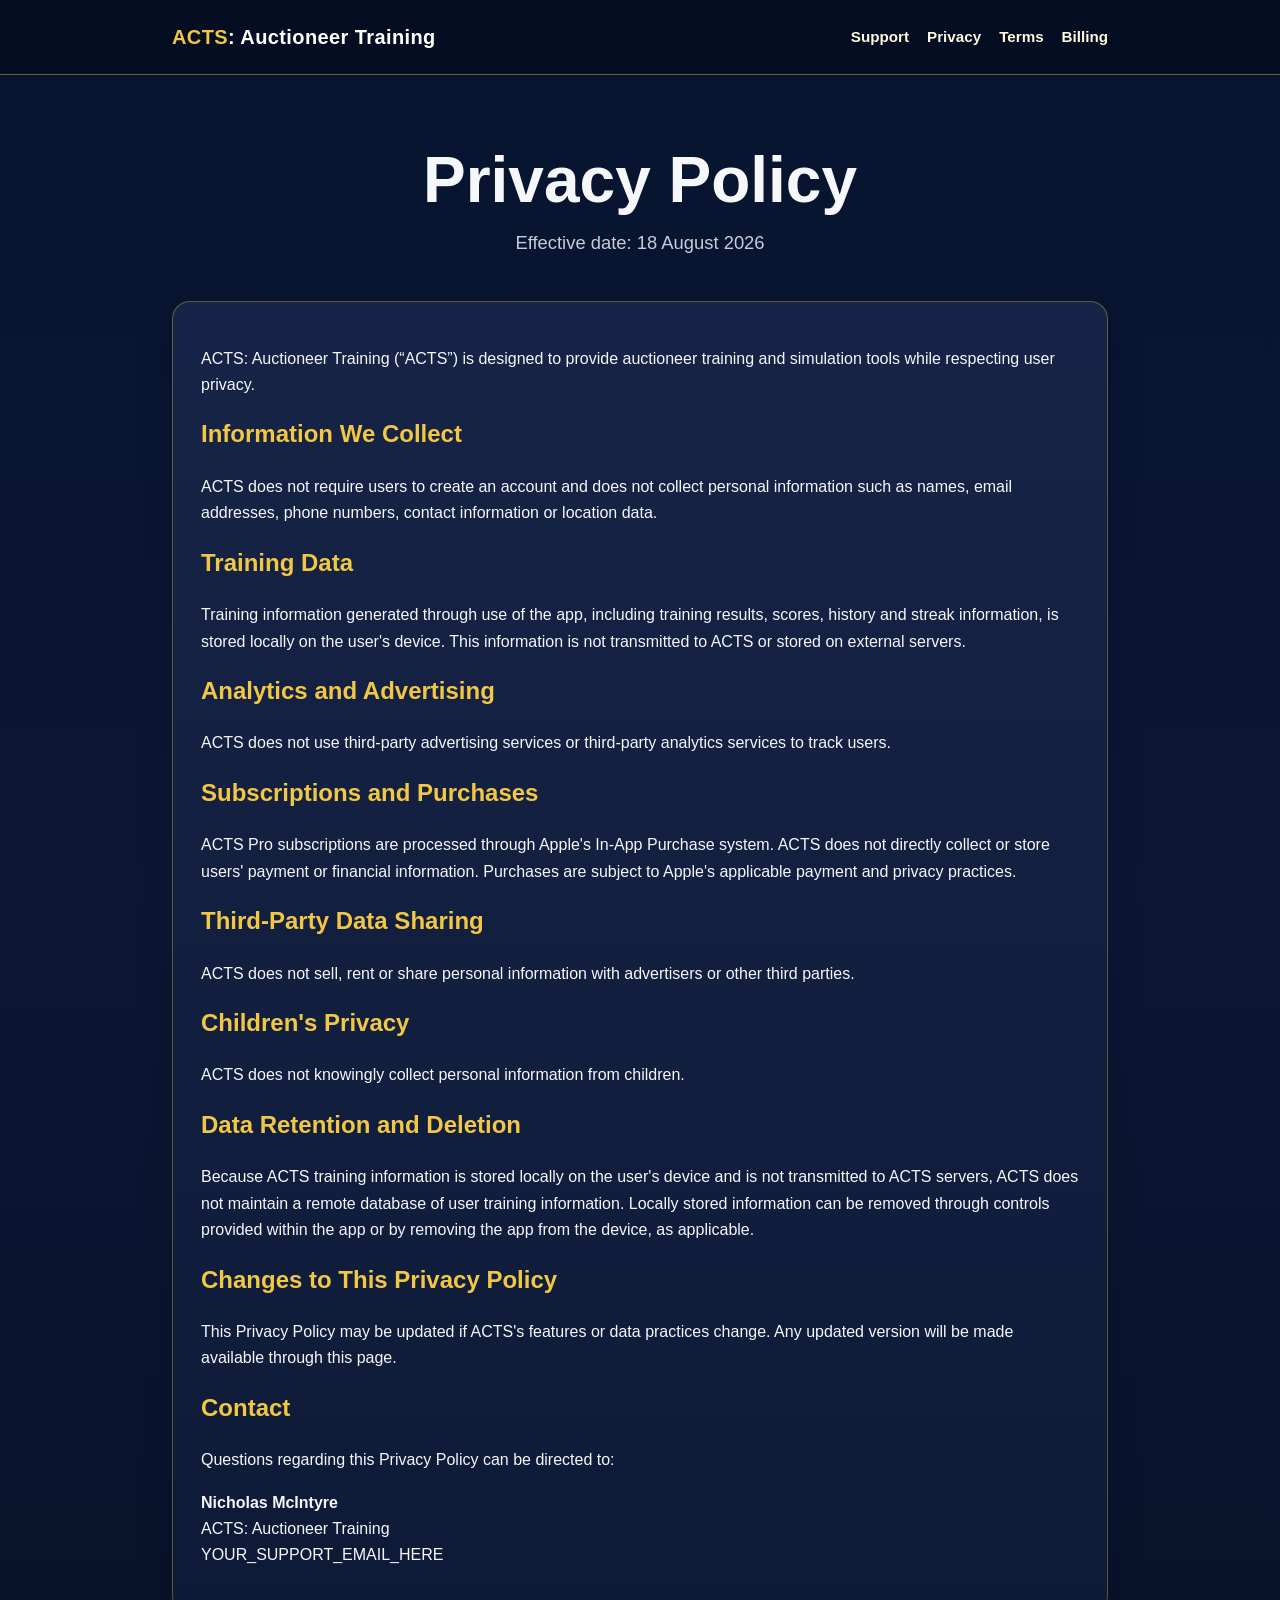
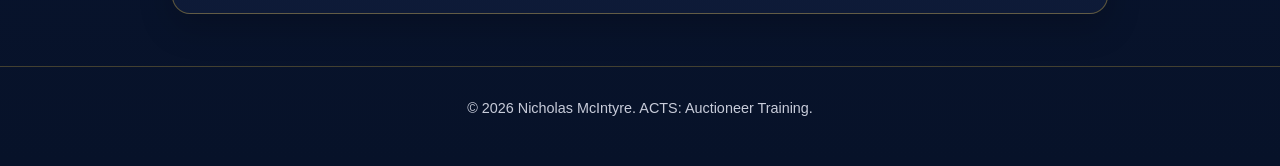
==== privacy.html @ 9ac2880b "Add files via upload" ====
<!doctype html>
<html lang="en-AU">
<head>
<meta charset="utf-8">
<meta name="viewport" content="width=device-width,initial-scale=1">
<title>Privacy Policy | ACTS: Auctioneer Training</title>
<meta name="description" content="Privacy Policy for ACTS: Auctioneer Training.">
<link rel="stylesheet" href="styles.css">
</head>
<body>
<header>
  <div class="wrap">
    <nav>
      <a class="brand" href="index.html"><span>ACTS</span>: Auctioneer Training</a>
      <div class="links">
        <a href="support.html">Support</a>
        <a href="privacy.html">Privacy</a>
        <a href="terms.html">Terms</a>
        <a href="billing.html">Billing</a>
      </div>
    </nav>
  </div>
</header>

<main class="wrap">
<section class="hero">
  <h1>Privacy Policy</h1>
  <p class="meta">Effective date: 18 August 2026</p>
</section>

<section class="card">
  <p>ACTS: Auctioneer Training (“ACTS”) is designed to provide auctioneer training and simulation tools while respecting user privacy.</p>

  <h2>Information We Collect</h2>
  <p>ACTS does not require users to create an account and does not collect personal information such as names, email addresses, phone numbers, contact information or location data.</p>

  <h2>Training Data</h2>
  <p>Training information generated through use of the app, including training results, scores, history and streak information, is stored locally on the user's device. This information is not transmitted to ACTS or stored on external servers.</p>

  <h2>Analytics and Advertising</h2>
  <p>ACTS does not use third-party advertising services or third-party analytics services to track users.</p>

  <h2>Subscriptions and Purchases</h2>
  <p>ACTS Pro subscriptions are processed through Apple's In-App Purchase system. ACTS does not directly collect or store users' payment or financial information. Purchases are subject to Apple's applicable payment and privacy practices.</p>

  <h2>Third-Party Data Sharing</h2>
  <p>ACTS does not sell, rent or share personal information with advertisers or other third parties.</p>

  <h2>Children's Privacy</h2>
  <p>ACTS does not knowingly collect personal information from children.</p>

  <h2>Data Retention and Deletion</h2>
  <p>Because ACTS training information is stored locally on the user's device and is not transmitted to ACTS servers, ACTS does not maintain a remote database of user training information. Locally stored information can be removed through controls provided within the app or by removing the app from the device, as applicable.</p>

  <h2>Changes to This Privacy Policy</h2>
  <p>This Privacy Policy may be updated if ACTS's features or data practices change. Any updated version will be made available through this page.</p>

  <h2>Contact</h2>
  <p>Questions regarding this Privacy Policy can be directed to:</p>
  <p><strong>Nicholas McIntyre</strong><br>
  ACTS: Auctioneer Training<br>
  YOUR_SUPPORT_EMAIL_HERE</p>
</section>

</main>
<footer>
  <div class="wrap">
    <div>© 2026 Nicholas McIntyre. ACTS: Auctioneer Training.</div>
  </div>
</footer>

</body>
</html>
---- styles.css ----
:root{
  --navy:#07142f;
  --navy2:#101f43;
  --gold:#f2c744;
  --gold2:#d79d08;
  --cream:#fff8db;
  --text:#f6f7fb;
  --muted:#c8ccda;
}
*{box-sizing:border-box}
body{
  margin:0;
  font-family:-apple-system,BlinkMacSystemFont,"Segoe UI",Roboto,Arial,sans-serif;
  background:linear-gradient(180deg,var(--navy),#0b1735 50%,#071229);
  color:var(--text);
  line-height:1.65;
}
header{
  border-bottom:1px solid rgba(242,199,68,.45);
  background:rgba(5,14,34,.96);
  position:sticky; top:0; z-index:10;
}
.wrap{max-width:980px;margin:0 auto;padding:0 22px}
nav{
  min-height:74px;display:flex;align-items:center;justify-content:space-between;gap:20px
}
.brand{font-size:1.25rem;font-weight:800;letter-spacing:.02em;color:white;text-decoration:none}
.brand span{color:var(--gold)}
.links{display:flex;gap:18px;flex-wrap:wrap}
.links a{color:var(--cream);text-decoration:none;font-weight:600;font-size:.95rem}
.links a:hover{color:var(--gold)}
.hero{padding:72px 0 42px;text-align:center}
.hero h1{font-size:clamp(2.2rem,6vw,4rem);line-height:1.05;margin:0 0 14px}
.hero p{color:var(--muted);font-size:1.15rem;max-width:700px;margin:0 auto}
.card{
  background:linear-gradient(180deg,rgba(23,37,72,.97),rgba(14,27,56,.97));
  border:1px solid rgba(242,199,68,.34);
  border-radius:18px;
  padding:28px;
  margin:0 0 22px;
  box-shadow:0 14px 34px rgba(0,0,0,.18);
}
h2{color:var(--gold);margin-top:0}
h3{color:#ffe17b}
a{color:#ffe17b}
.meta{color:var(--muted);font-size:.95rem}
.notice{
  border-left:4px solid var(--gold);
  padding:14px 18px;
  background:rgba(242,199,68,.09);
  border-radius:8px;
}
footer{
  margin-top:52px;padding:30px 0 45px;border-top:1px solid rgba(242,199,68,.25);
  color:var(--muted);font-size:.9rem;text-align:center
}
.button{
  display:inline-block;background:linear-gradient(90deg,var(--gold2),#ffe169);
  color:#101010;text-decoration:none;font-weight:800;padding:12px 20px;border-radius:10px
}
ul{padding-left:22px}
@media(max-width:700px){
  nav{align-items:flex-start;flex-direction:column;padding:18px 0}
  .hero{padding-top:48px}
}
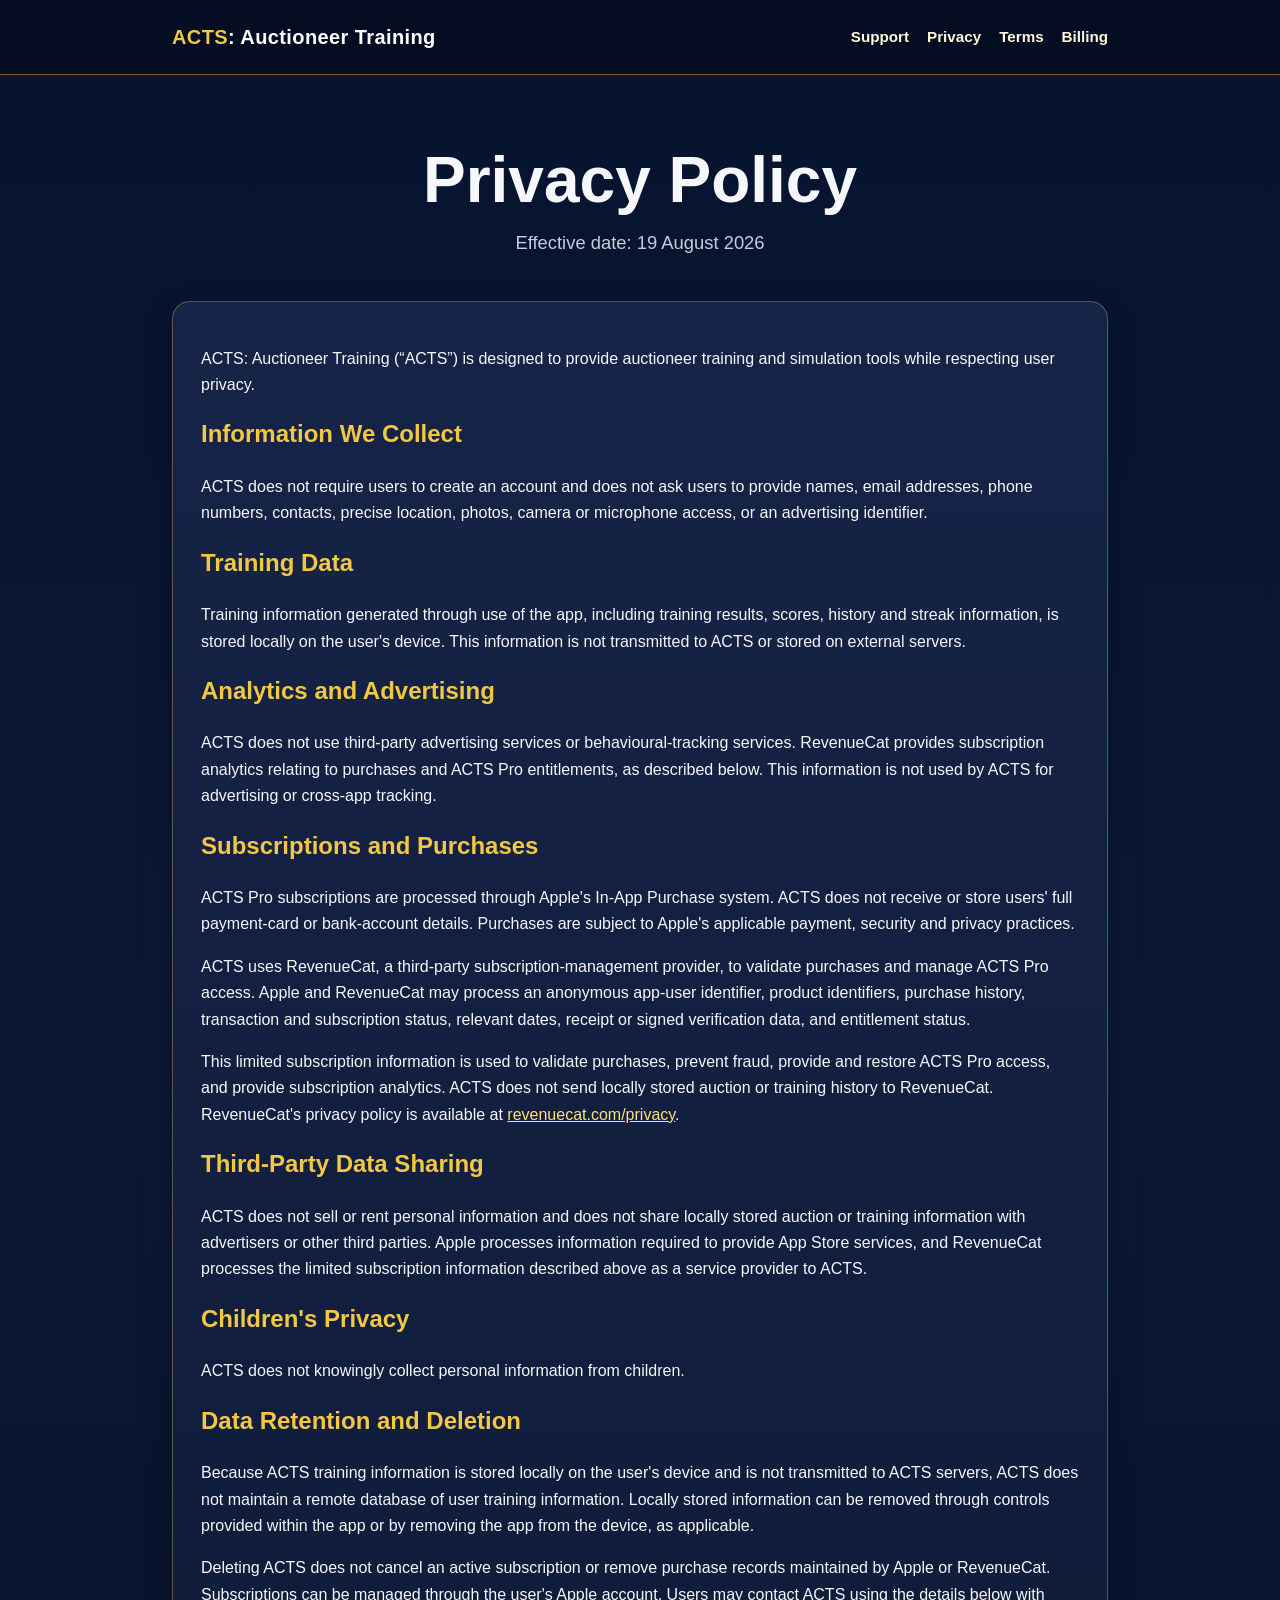
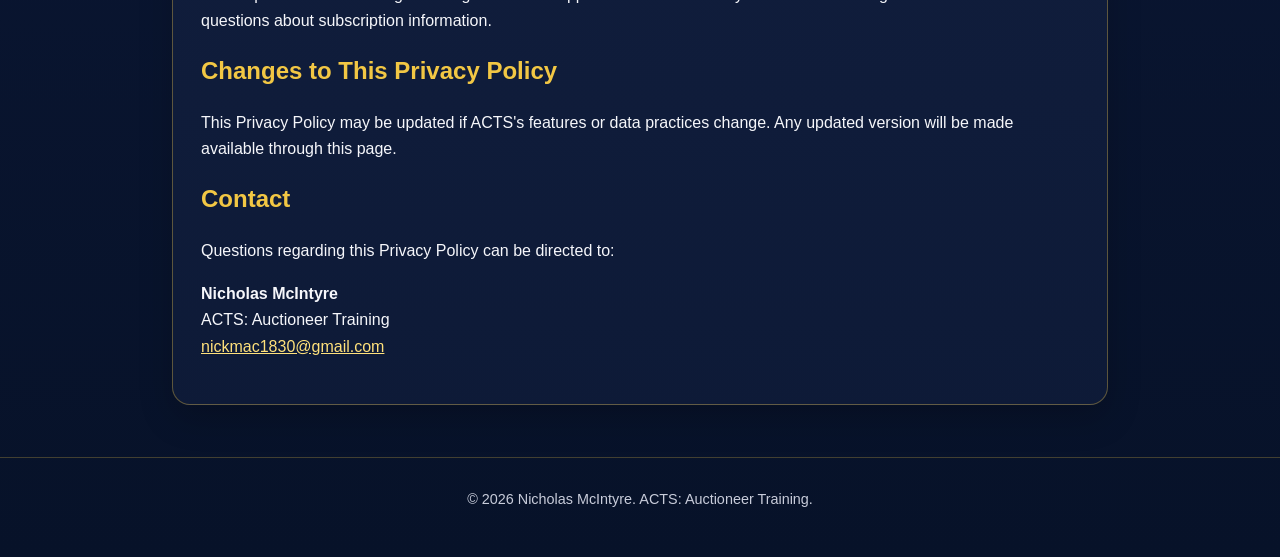
==== commit 135ca9aa: "Add files via upload" ====
--- a/privacy.html
+++ b/privacy.html
@@ -25,32 +25,35 @@
 <main class="wrap">
 <section class="hero">
   <h1>Privacy Policy</h1>
-  <p class="meta">Effective date: 18 August 2026</p>
+  <p class="meta">Effective date: 19 August 2026</p>
 </section>
 
 <section class="card">
   <p>ACTS: Auctioneer Training (“ACTS”) is designed to provide auctioneer training and simulation tools while respecting user privacy.</p>
 
   <h2>Information We Collect</h2>
-  <p>ACTS does not require users to create an account and does not collect personal information such as names, email addresses, phone numbers, contact information or location data.</p>
+  <p>ACTS does not require users to create an account and does not ask users to provide names, email addresses, phone numbers, contacts, precise location, photos, camera or microphone access, or an advertising identifier.</p>
 
   <h2>Training Data</h2>
   <p>Training information generated through use of the app, including training results, scores, history and streak information, is stored locally on the user's device. This information is not transmitted to ACTS or stored on external servers.</p>
 
   <h2>Analytics and Advertising</h2>
-  <p>ACTS does not use third-party advertising services or third-party analytics services to track users.</p>
+  <p>ACTS does not use third-party advertising services or behavioural-tracking services. RevenueCat provides subscription analytics relating to purchases and ACTS Pro entitlements, as described below. This information is not used by ACTS for advertising or cross-app tracking.</p>
 
   <h2>Subscriptions and Purchases</h2>
-  <p>ACTS Pro subscriptions are processed through Apple's In-App Purchase system. ACTS does not directly collect or store users' payment or financial information. Purchases are subject to Apple's applicable payment and privacy practices.</p>
+  <p>ACTS Pro subscriptions are processed through Apple's In-App Purchase system. ACTS does not receive or store users' full payment-card or bank-account details. Purchases are subject to Apple's applicable payment, security and privacy practices.</p>
+  <p>ACTS uses RevenueCat, a third-party subscription-management provider, to validate purchases and manage ACTS Pro access. Apple and RevenueCat may process an anonymous app-user identifier, product identifiers, purchase history, transaction and subscription status, relevant dates, receipt or signed verification data, and entitlement status.</p>
+  <p>This limited subscription information is used to validate purchases, prevent fraud, provide and restore ACTS Pro access, and provide subscription analytics. ACTS does not send locally stored auction or training history to RevenueCat. RevenueCat's privacy policy is available at <a href="https://www.revenuecat.com/privacy/">revenuecat.com/privacy</a>.</p>
 
   <h2>Third-Party Data Sharing</h2>
-  <p>ACTS does not sell, rent or share personal information with advertisers or other third parties.</p>
+  <p>ACTS does not sell or rent personal information and does not share locally stored auction or training information with advertisers or other third parties. Apple processes information required to provide App Store services, and RevenueCat processes the limited subscription information described above as a service provider to ACTS.</p>
 
   <h2>Children's Privacy</h2>
   <p>ACTS does not knowingly collect personal information from children.</p>
 
   <h2>Data Retention and Deletion</h2>
   <p>Because ACTS training information is stored locally on the user's device and is not transmitted to ACTS servers, ACTS does not maintain a remote database of user training information. Locally stored information can be removed through controls provided within the app or by removing the app from the device, as applicable.</p>
+  <p>Deleting ACTS does not cancel an active subscription or remove purchase records maintained by Apple or RevenueCat. Subscriptions can be managed through the user's Apple account. Users may contact ACTS using the details below with questions about subscription information.</p>
 
   <h2>Changes to This Privacy Policy</h2>
   <p>This Privacy Policy may be updated if ACTS's features or data practices change. Any updated version will be made available through this page.</p>
@@ -59,7 +62,7 @@
   <p>Questions regarding this Privacy Policy can be directed to:</p>
   <p><strong>Nicholas McIntyre</strong><br>
   ACTS: Auctioneer Training<br>
-  YOUR_SUPPORT_EMAIL_HERE</p>
+  <a href="mailto:nickmac1830@gmail.com">nickmac1830@gmail.com</a></p>
 </section>
 
 </main>
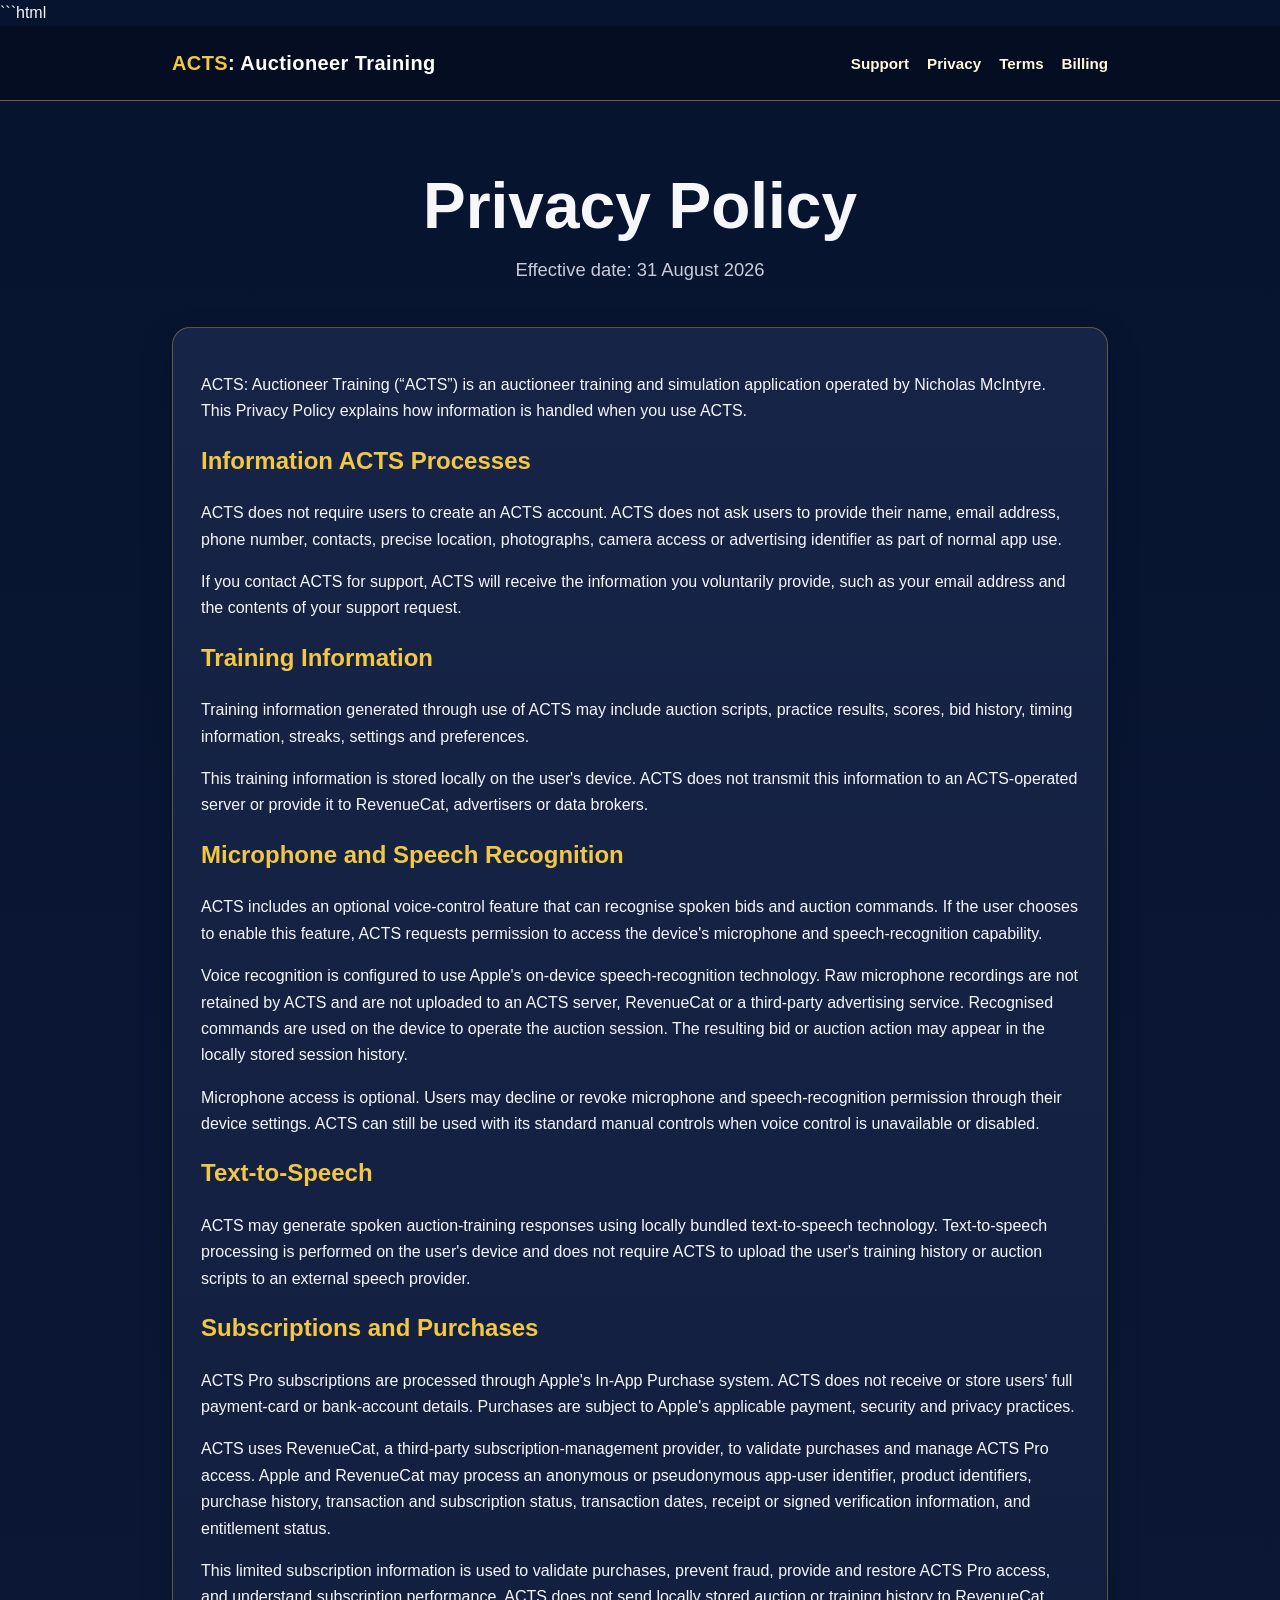
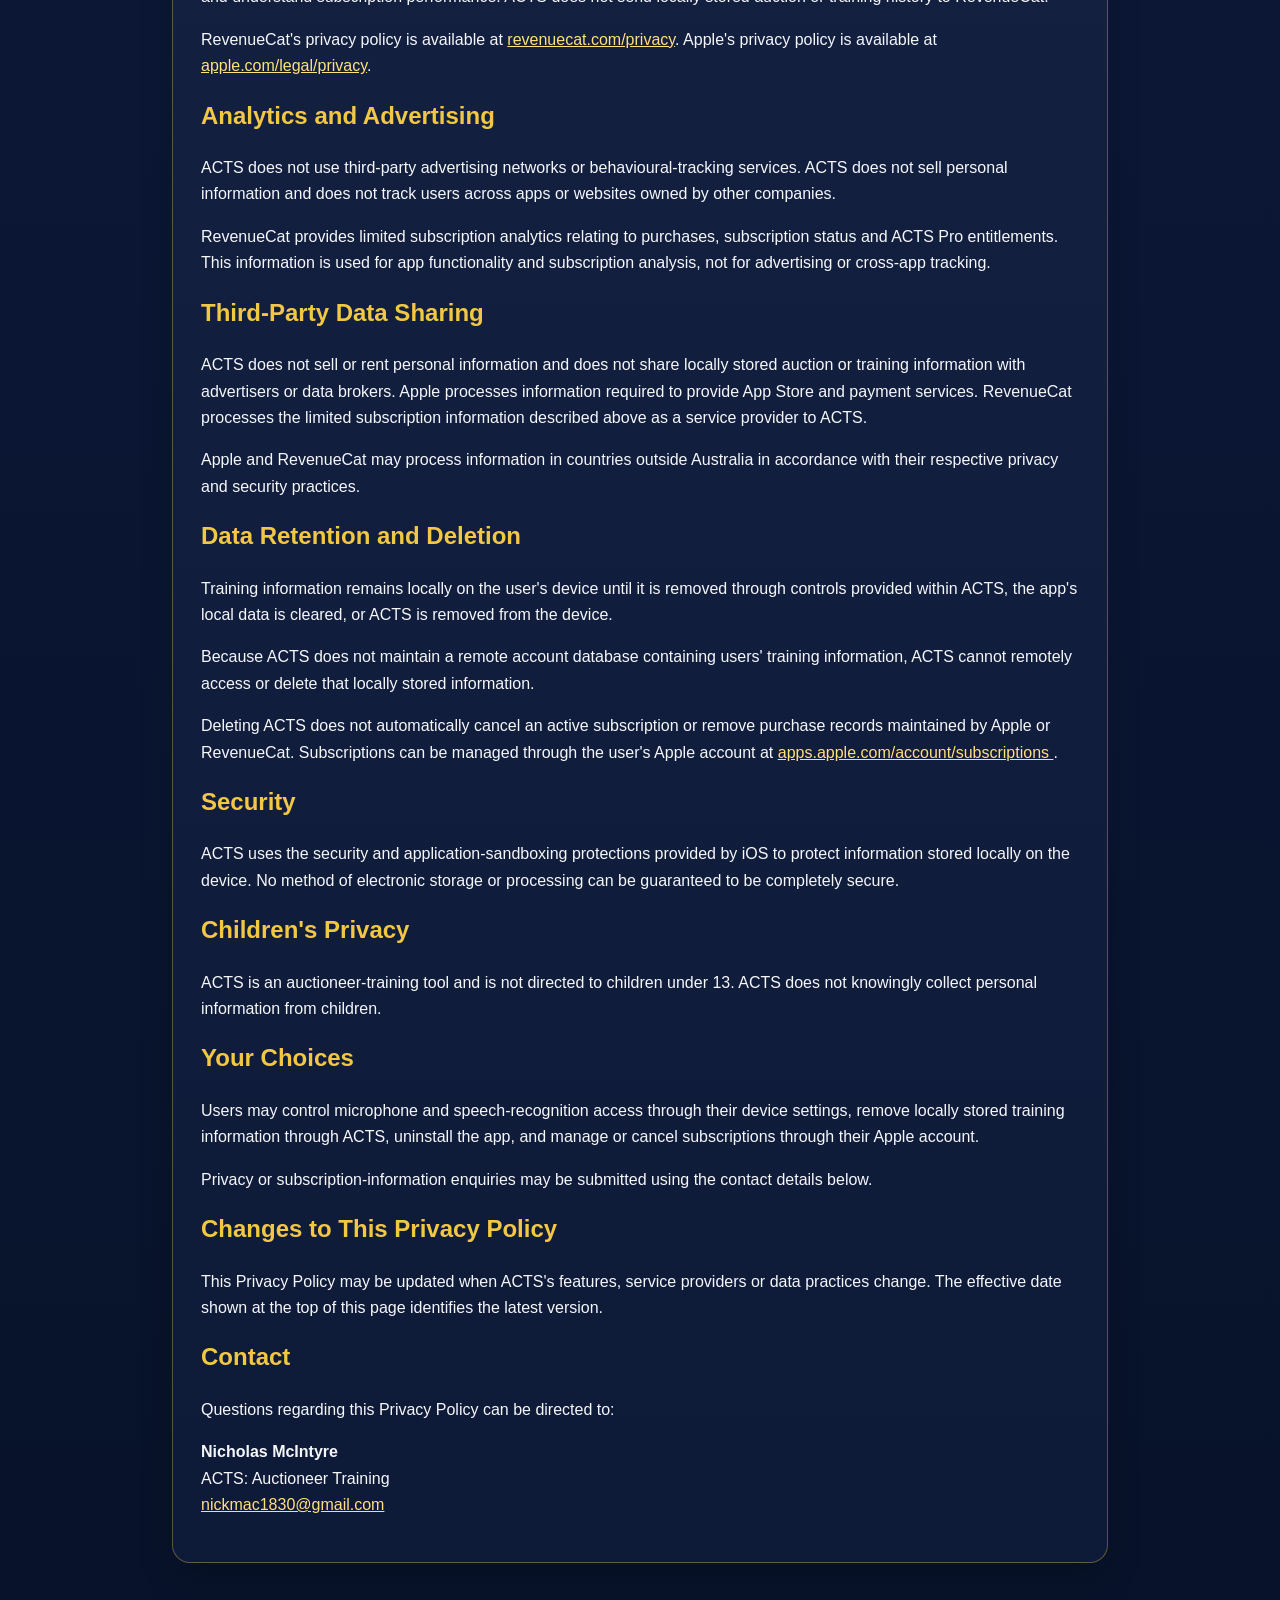
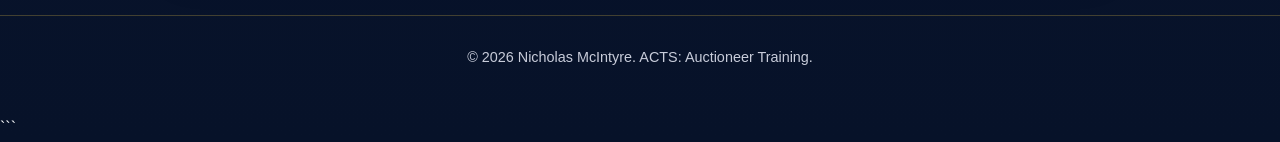
==== commit da87fdf5: "Update privacy.html" ====
--- a/privacy.html
+++ b/privacy.html
@@ -1,3 +1,4 @@
+```html
 <!doctype html>
 <html lang="en-AU">
 <head>
@@ -7,6 +8,7 @@
 <meta name="description" content="Privacy Policy for ACTS: Auctioneer Training.">
 <link rel="stylesheet" href="styles.css">
 </head>
+
 <body>
 <header>
   <div class="wrap">
@@ -25,52 +27,192 @@
 <main class="wrap">
 <section class="hero">
   <h1>Privacy Policy</h1>
-  <p class="meta">Effective date: 19 August 2026</p>
+  <p class="meta">Effective date: 31 August 2026</p>
 </section>
 
 <section class="card">
-  <p>ACTS: Auctioneer Training (“ACTS”) is designed to provide auctioneer training and simulation tools while respecting user privacy.</p>
-
-  <h2>Information We Collect</h2>
-  <p>ACTS does not require users to create an account and does not ask users to provide names, email addresses, phone numbers, contacts, precise location, photos, camera or microphone access, or an advertising identifier.</p>
-
-  <h2>Training Data</h2>
-  <p>Training information generated through use of the app, including training results, scores, history and streak information, is stored locally on the user's device. This information is not transmitted to ACTS or stored on external servers.</p>
+  <p>
+    ACTS: Auctioneer Training (“ACTS”) is an auctioneer training and simulation
+    application operated by Nicholas McIntyre. This Privacy Policy explains how
+    information is handled when you use ACTS.
+  </p>
+
+  <h2>Information ACTS Processes</h2>
+  <p>
+    ACTS does not require users to create an ACTS account. ACTS does not ask
+    users to provide their name, email address, phone number, contacts, precise
+    location, photographs, camera access or advertising identifier as part of
+    normal app use.
+  </p>
+  <p>
+    If you contact ACTS for support, ACTS will receive the information you
+    voluntarily provide, such as your email address and the contents of your
+    support request.
+  </p>
+
+  <h2>Training Information</h2>
+  <p>
+    Training information generated through use of ACTS may include auction
+    scripts, practice results, scores, bid history, timing information, streaks,
+    settings and preferences.
+  </p>
+  <p>
+    This training information is stored locally on the user's device. ACTS does
+    not transmit this information to an ACTS-operated server or provide it to
+    RevenueCat, advertisers or data brokers.
+  </p>
+
+  <h2>Microphone and Speech Recognition</h2>
+  <p>
+    ACTS includes an optional voice-control feature that can recognise spoken
+    bids and auction commands. If the user chooses to enable this feature, ACTS
+    requests permission to access the device's microphone and speech-recognition
+    capability.
+  </p>
+  <p>
+    Voice recognition is configured to use Apple's on-device speech-recognition
+    technology. Raw microphone recordings are not retained by ACTS and are not
+    uploaded to an ACTS server, RevenueCat or a third-party advertising service.
+    Recognised commands are used on the device to operate the auction session.
+    The resulting bid or auction action may appear in the locally stored session
+    history.
+  </p>
+  <p>
+    Microphone access is optional. Users may decline or revoke microphone and
+    speech-recognition permission through their device settings. ACTS can still
+    be used with its standard manual controls when voice control is unavailable
+    or disabled.
+  </p>
+
+  <h2>Text-to-Speech</h2>
+  <p>
+    ACTS may generate spoken auction-training responses using locally bundled
+    text-to-speech technology. Text-to-speech processing is performed on the
+    user's device and does not require ACTS to upload the user's training
+    history or auction scripts to an external speech provider.
+  </p>
+
+  <h2>Subscriptions and Purchases</h2>
+  <p>
+    ACTS Pro subscriptions are processed through Apple's In-App Purchase
+    system. ACTS does not receive or store users' full payment-card or
+    bank-account details. Purchases are subject to Apple's applicable payment,
+    security and privacy practices.
+  </p>
+  <p>
+    ACTS uses RevenueCat, a third-party subscription-management provider, to
+    validate purchases and manage ACTS Pro access. Apple and RevenueCat may
+    process an anonymous or pseudonymous app-user identifier, product
+    identifiers, purchase history, transaction and subscription status,
+    transaction dates, receipt or signed verification information, and
+    entitlement status.
+  </p>
+  <p>
+    This limited subscription information is used to validate purchases,
+    prevent fraud, provide and restore ACTS Pro access, and understand
+    subscription performance. ACTS does not send locally stored auction or
+    training history to RevenueCat.
+  </p>
+  <p>
+    RevenueCat's privacy policy is available at
+    <a href="https://www.revenuecat.com/privacy/">revenuecat.com/privacy</a>.
+    Apple's privacy policy is available at
+    <a href="https://www.apple.com/legal/privacy/">apple.com/legal/privacy</a>.
+  </p>
 
   <h2>Analytics and Advertising</h2>
-  <p>ACTS does not use third-party advertising services or behavioural-tracking services. RevenueCat provides subscription analytics relating to purchases and ACTS Pro entitlements, as described below. This information is not used by ACTS for advertising or cross-app tracking.</p>
-
-  <h2>Subscriptions and Purchases</h2>
-  <p>ACTS Pro subscriptions are processed through Apple's In-App Purchase system. ACTS does not receive or store users' full payment-card or bank-account details. Purchases are subject to Apple's applicable payment, security and privacy practices.</p>
-  <p>ACTS uses RevenueCat, a third-party subscription-management provider, to validate purchases and manage ACTS Pro access. Apple and RevenueCat may process an anonymous app-user identifier, product identifiers, purchase history, transaction and subscription status, relevant dates, receipt or signed verification data, and entitlement status.</p>
-  <p>This limited subscription information is used to validate purchases, prevent fraud, provide and restore ACTS Pro access, and provide subscription analytics. ACTS does not send locally stored auction or training history to RevenueCat. RevenueCat's privacy policy is available at <a href="https://www.revenuecat.com/privacy/">revenuecat.com/privacy</a>.</p>
+  <p>
+    ACTS does not use third-party advertising networks or behavioural-tracking
+    services. ACTS does not sell personal information and does not track users
+    across apps or websites owned by other companies.
+  </p>
+  <p>
+    RevenueCat provides limited subscription analytics relating to purchases,
+    subscription status and ACTS Pro entitlements. This information is used for
+    app functionality and subscription analysis, not for advertising or
+    cross-app tracking.
+  </p>
 
   <h2>Third-Party Data Sharing</h2>
-  <p>ACTS does not sell or rent personal information and does not share locally stored auction or training information with advertisers or other third parties. Apple processes information required to provide App Store services, and RevenueCat processes the limited subscription information described above as a service provider to ACTS.</p>
+  <p>
+    ACTS does not sell or rent personal information and does not share locally
+    stored auction or training information with advertisers or data brokers.
+    Apple processes information required to provide App Store and payment
+    services. RevenueCat processes the limited subscription information
+    described above as a service provider to ACTS.
+  </p>
+  <p>
+    Apple and RevenueCat may process information in countries outside Australia
+    in accordance with their respective privacy and security practices.
+  </p>
+
+  <h2>Data Retention and Deletion</h2>
+  <p>
+    Training information remains locally on the user's device until it is
+    removed through controls provided within ACTS, the app's local data is
+    cleared, or ACTS is removed from the device.
+  </p>
+  <p>
+    Because ACTS does not maintain a remote account database containing users'
+    training information, ACTS cannot remotely access or delete that locally
+    stored information.
+  </p>
+  <p>
+    Deleting ACTS does not automatically cancel an active subscription or
+    remove purchase records maintained by Apple or RevenueCat. Subscriptions
+    can be managed through the user's Apple account at
+    <a href="https://apps.apple.com/account/subscriptions">
+      apps.apple.com/account/subscriptions
+    </a>.
+  </p>
+
+  <h2>Security</h2>
+  <p>
+    ACTS uses the security and application-sandboxing protections provided by
+    iOS to protect information stored locally on the device. No method of
+    electronic storage or processing can be guaranteed to be completely secure.
+  </p>
 
   <h2>Children's Privacy</h2>
-  <p>ACTS does not knowingly collect personal information from children.</p>
-
-  <h2>Data Retention and Deletion</h2>
-  <p>Because ACTS training information is stored locally on the user's device and is not transmitted to ACTS servers, ACTS does not maintain a remote database of user training information. Locally stored information can be removed through controls provided within the app or by removing the app from the device, as applicable.</p>
-  <p>Deleting ACTS does not cancel an active subscription or remove purchase records maintained by Apple or RevenueCat. Subscriptions can be managed through the user's Apple account. Users may contact ACTS using the details below with questions about subscription information.</p>
+  <p>
+    ACTS is an auctioneer-training tool and is not directed to children under
+    13. ACTS does not knowingly collect personal information from children.
+  </p>
+
+  <h2>Your Choices</h2>
+  <p>
+    Users may control microphone and speech-recognition access through their
+    device settings, remove locally stored training information through ACTS,
+    uninstall the app, and manage or cancel subscriptions through their Apple
+    account.
+  </p>
+  <p>
+    Privacy or subscription-information enquiries may be submitted using the
+    contact details below.
+  </p>
 
   <h2>Changes to This Privacy Policy</h2>
-  <p>This Privacy Policy may be updated if ACTS's features or data practices change. Any updated version will be made available through this page.</p>
+  <p>
+    This Privacy Policy may be updated when ACTS's features, service providers
+    or data practices change. The effective date shown at the top of this page
+    identifies the latest version.
+  </p>
 
   <h2>Contact</h2>
   <p>Questions regarding this Privacy Policy can be directed to:</p>
-  <p><strong>Nicholas McIntyre</strong><br>
-  ACTS: Auctioneer Training<br>
-  <a href="mailto:nickmac1830@gmail.com">nickmac1830@gmail.com</a></p>
+  <p>
+    <strong>Nicholas McIntyre</strong><br>
+    ACTS: Auctioneer Training<br>
+    <a href="mailto:nickmac1830@gmail.com">nickmac1830@gmail.com</a>
+  </p>
 </section>
-
 </main>
+
 <footer>
   <div class="wrap">
     <div>© 2026 Nicholas McIntyre. ACTS: Auctioneer Training.</div>
   </div>
 </footer>
-
 </body>
 </html>
+```
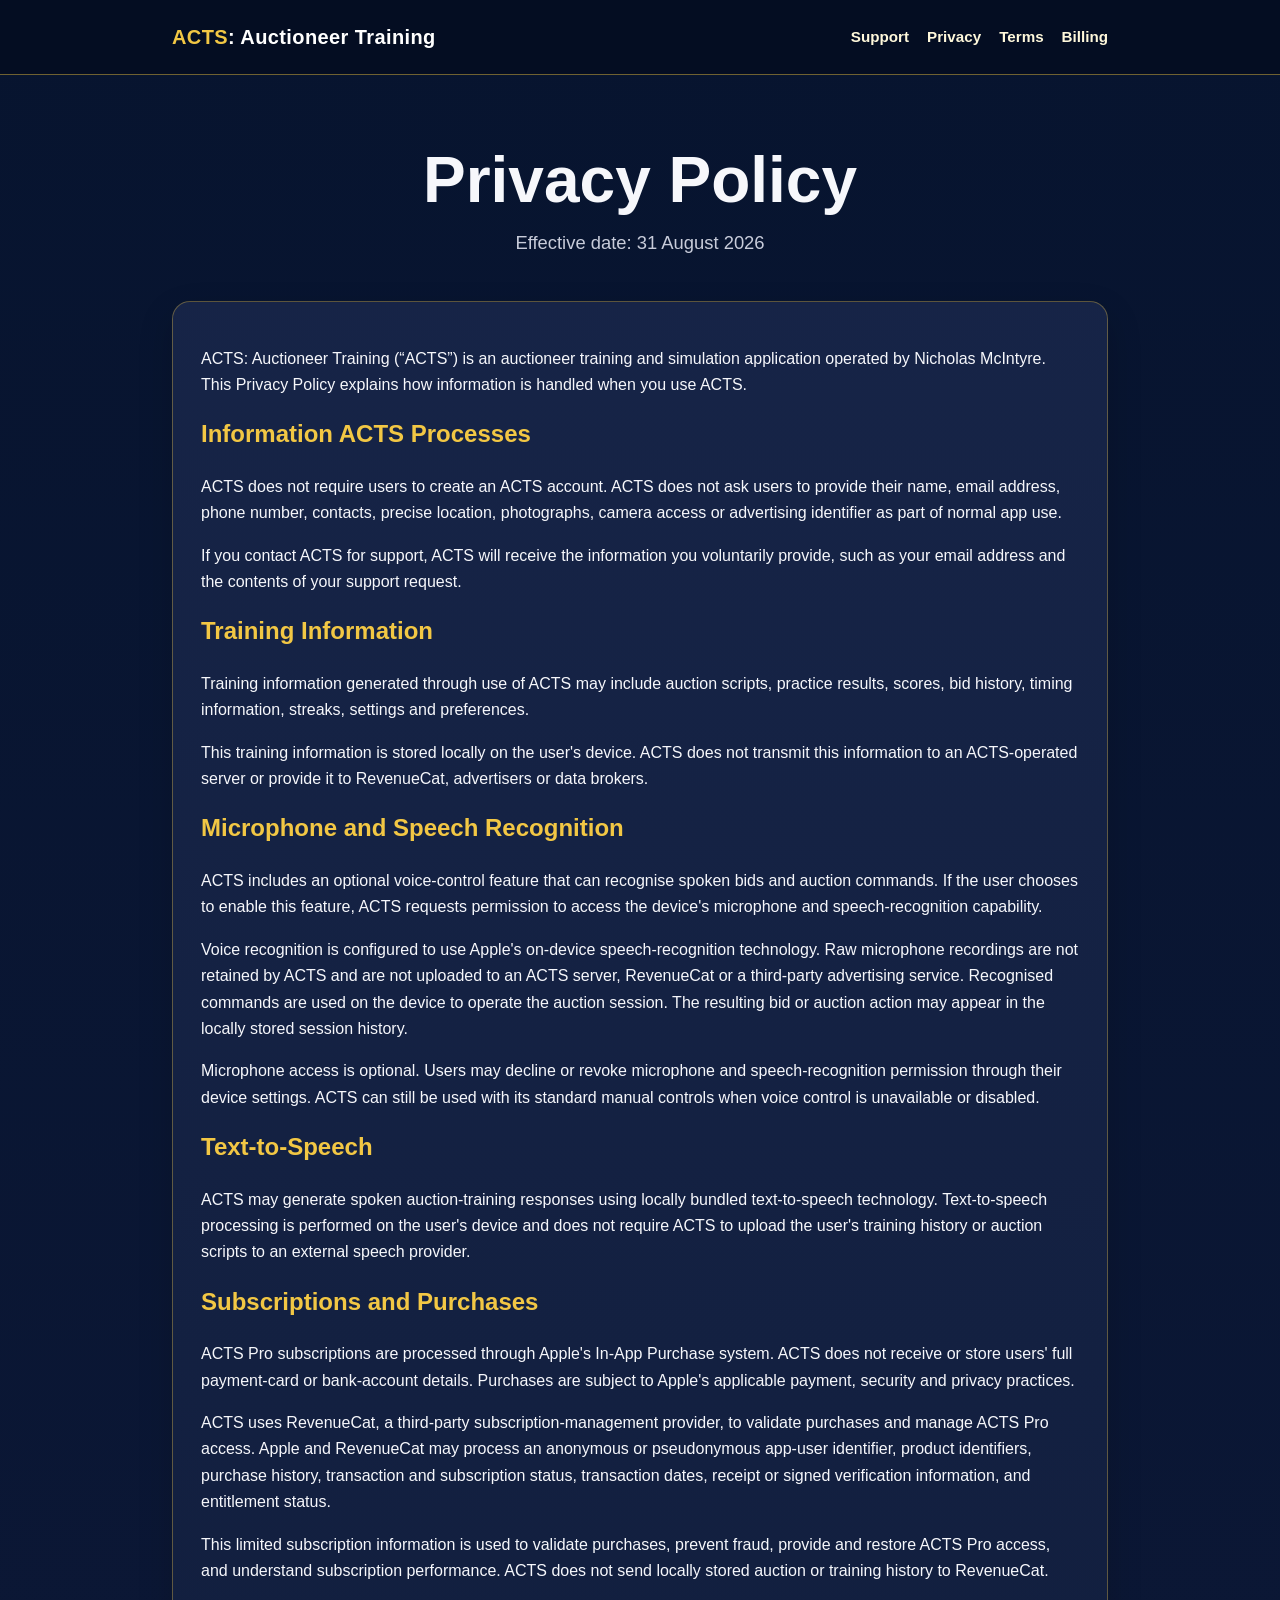
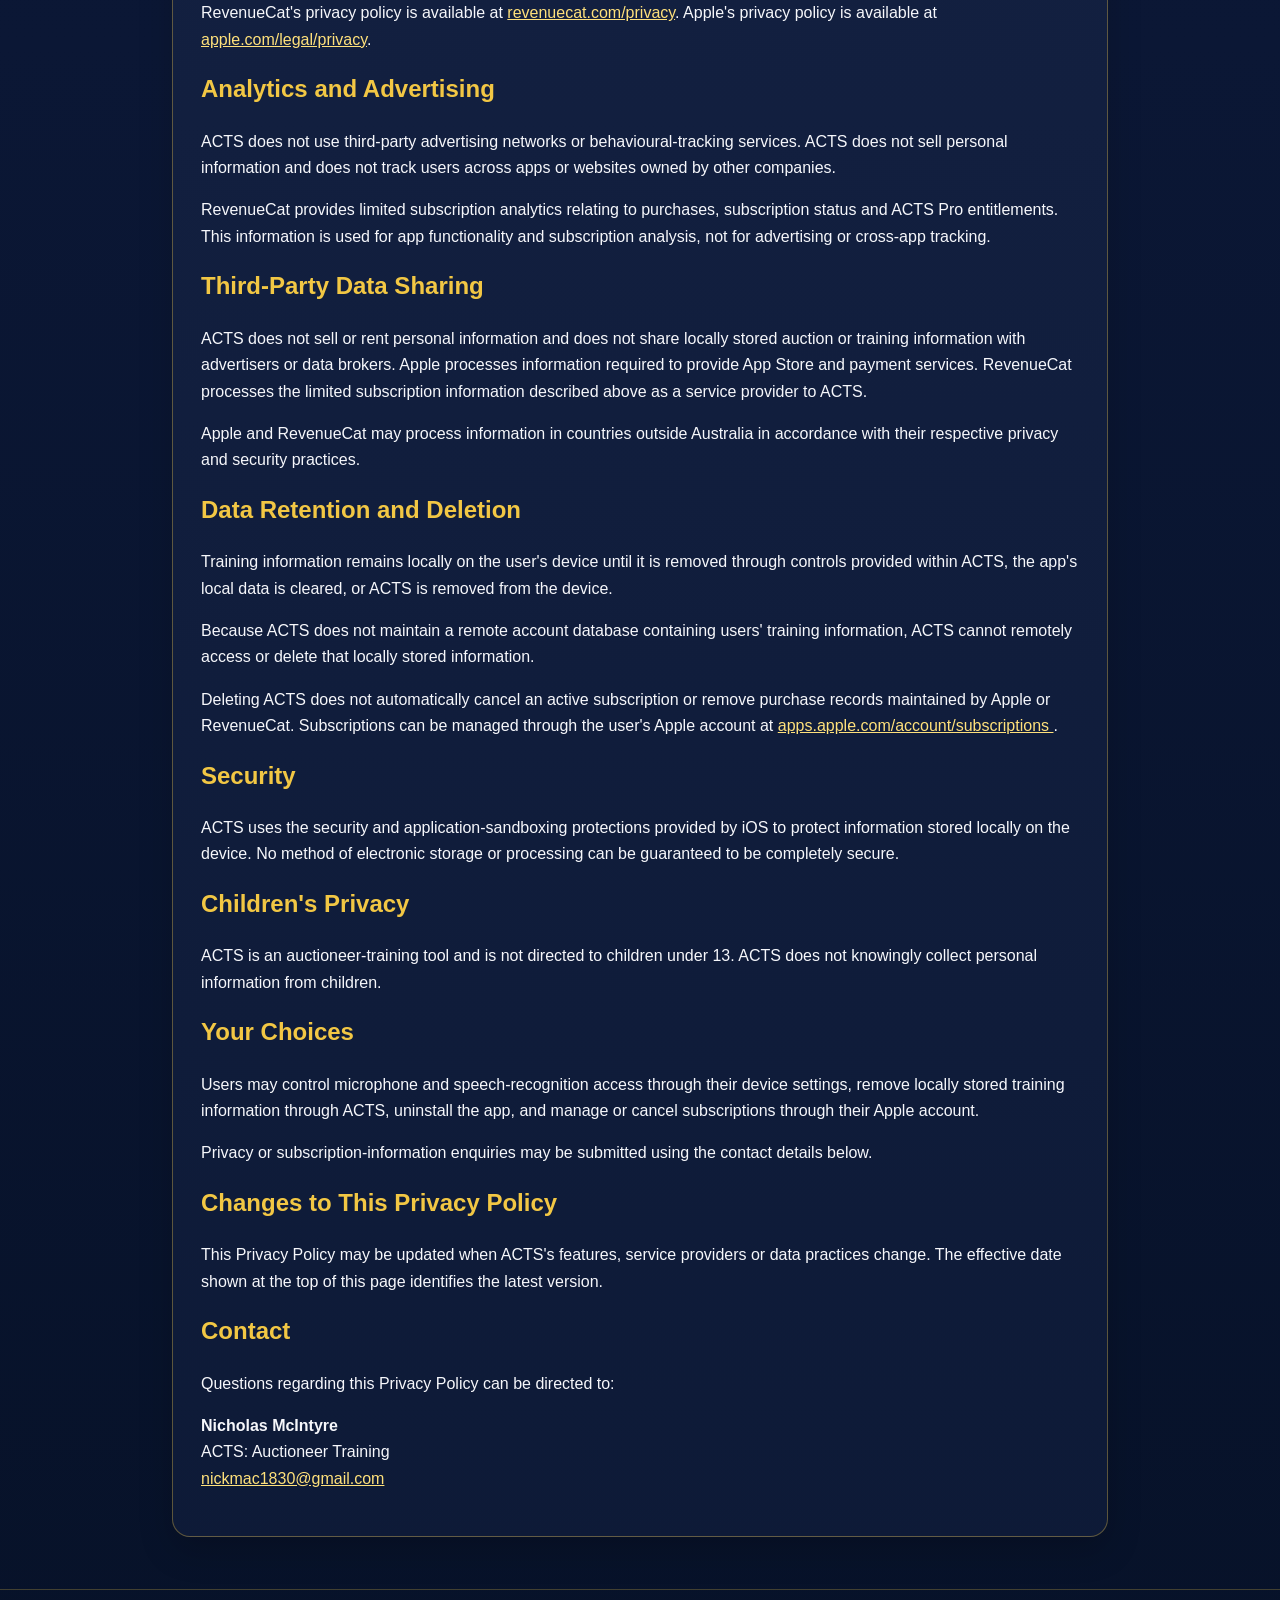
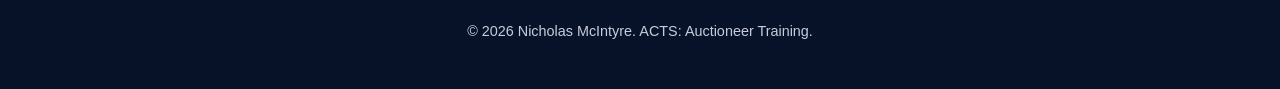
==== commit 18f71ad3: "Fix privacy policy HTML rendering" ====
--- a/privacy.html
+++ b/privacy.html
@@ -1,4 +1,3 @@
-```html
 <!doctype html>
 <html lang="en-AU">
 <head>
@@ -215,4 +214,3 @@
 </footer>
 </body>
 </html>
-```
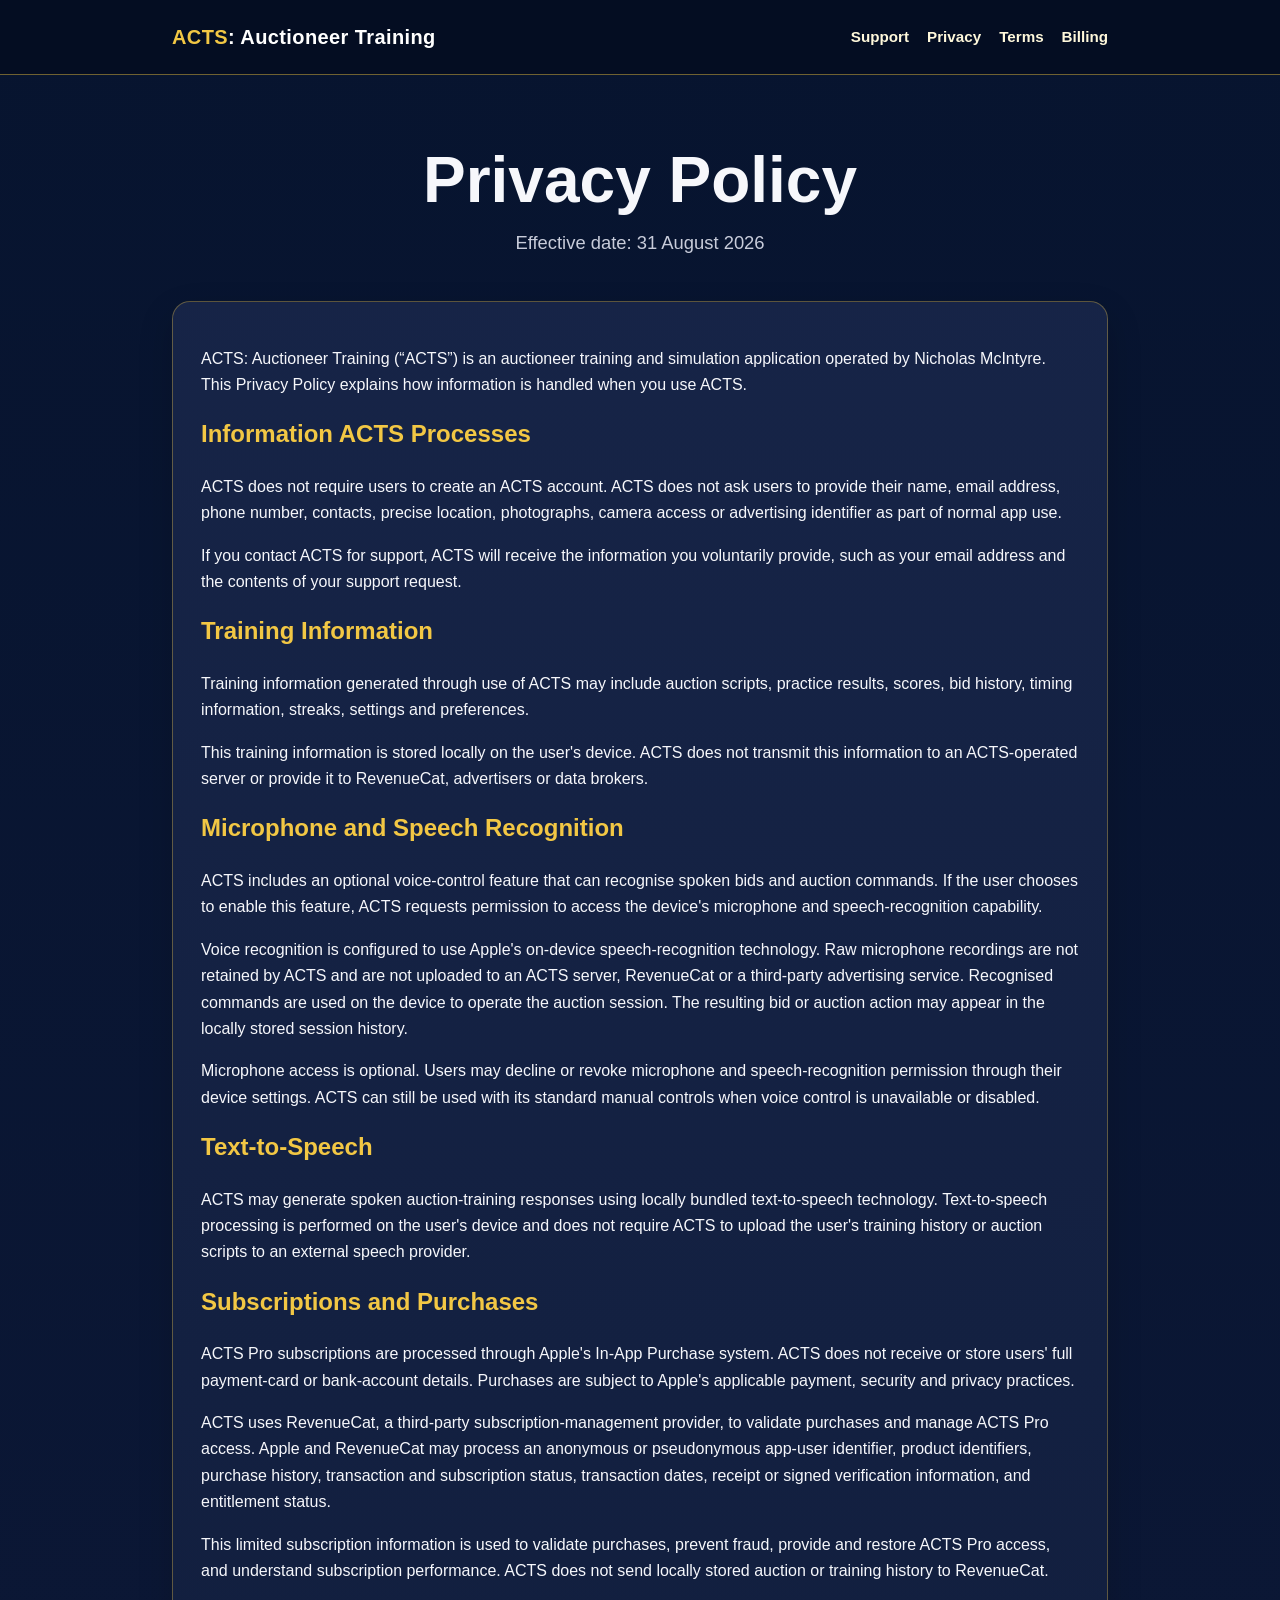
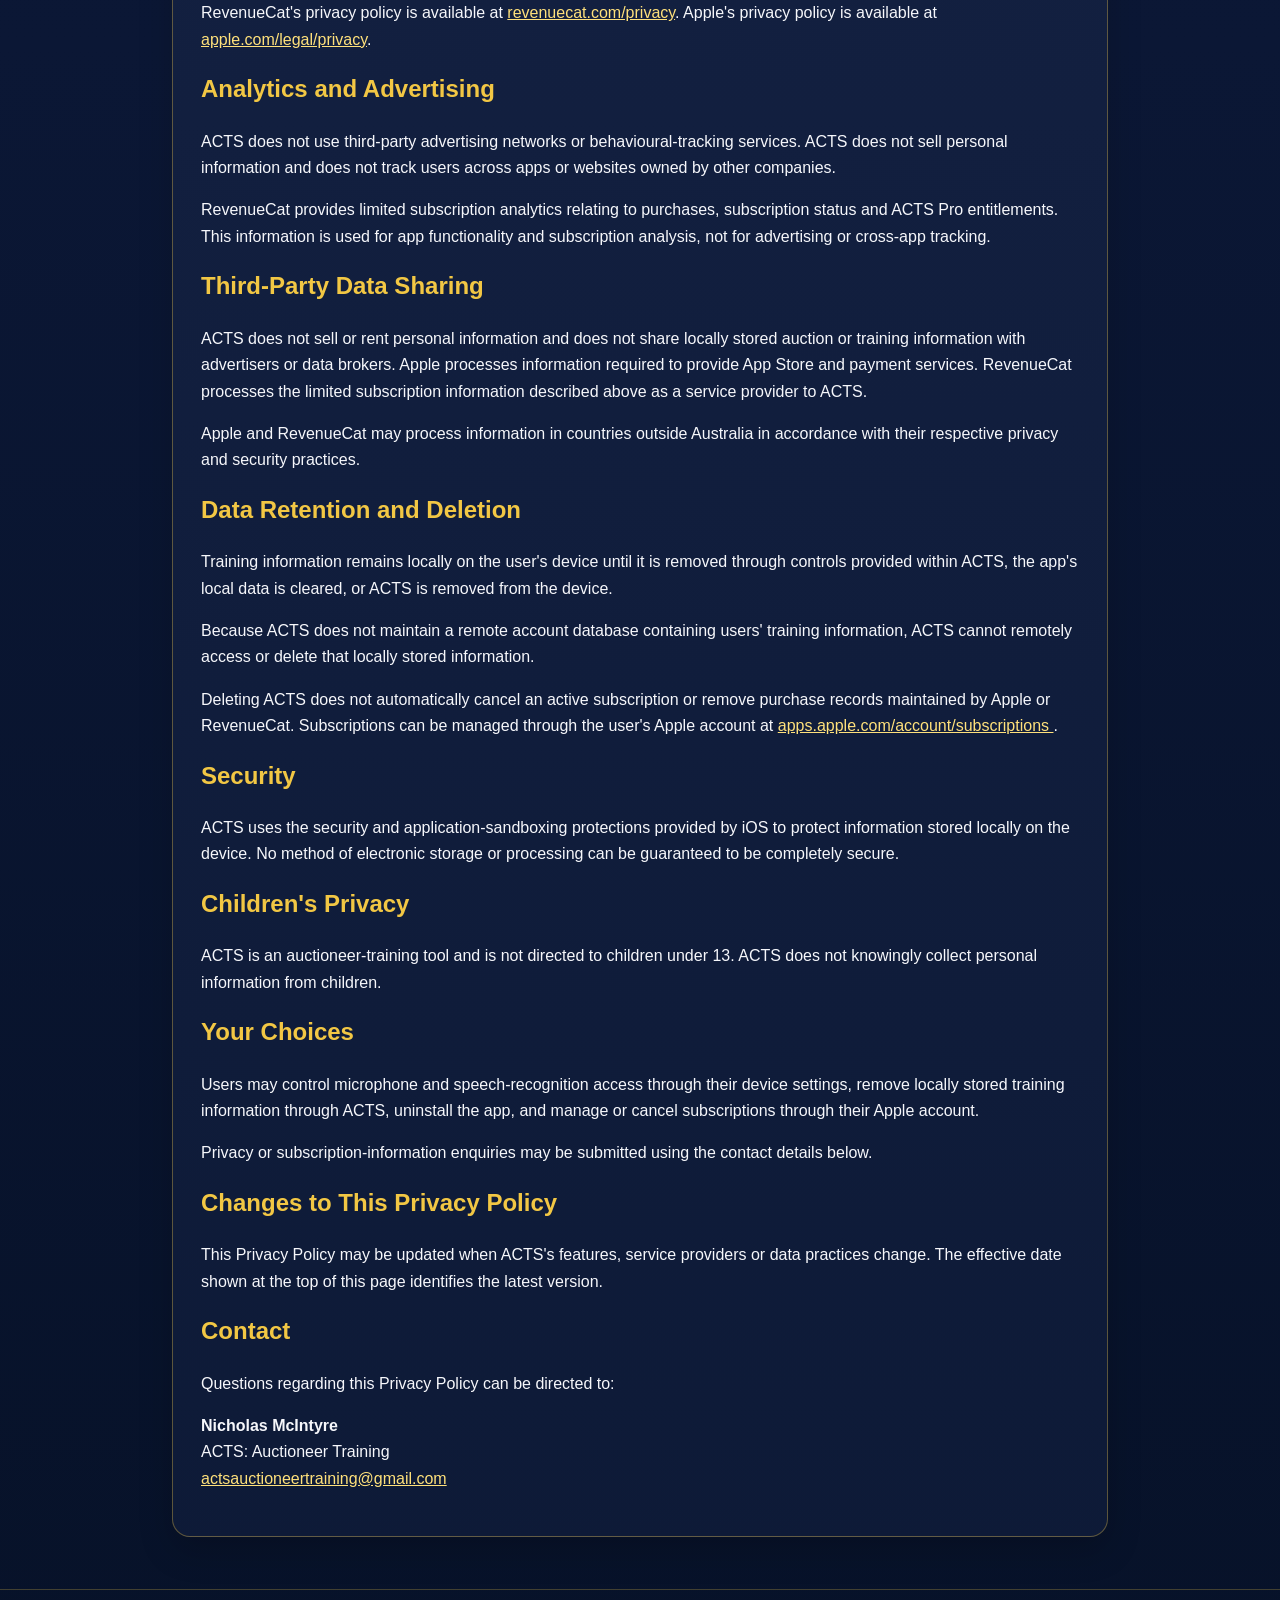
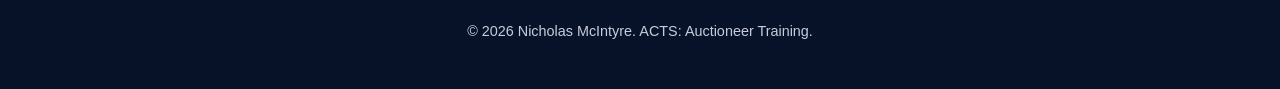
==== commit 80f1a14f: "Update privacy.html" ====
--- a/privacy.html
+++ b/privacy.html
@@ -202,7 +202,7 @@
   <p>
     <strong>Nicholas McIntyre</strong><br>
     ACTS: Auctioneer Training<br>
-    <a href="mailto:nickmac1830@gmail.com">nickmac1830@gmail.com</a>
+    <a href="mailto:actsauctioneertraining@gmail.com">actsauctioneertraining@gmail.com</a>
   </p>
 </section>
 </main>
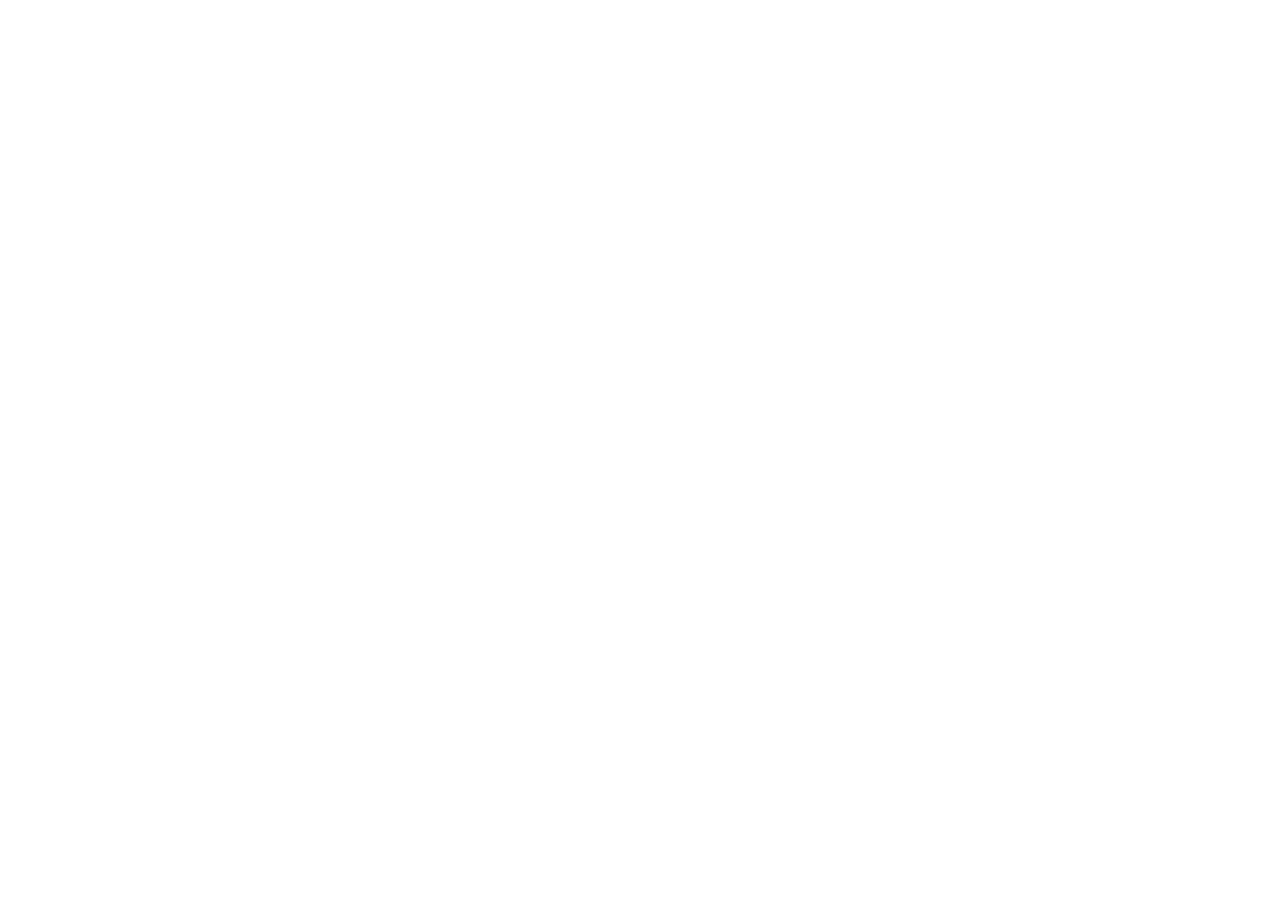
==== commit 34aca52d: "Point legacy ACTS policy URLs to current website and preserve updated fallback text" ====
--- a/privacy.html
+++ b/privacy.html
@@ -1,216 +1,2 @@
 <!doctype html>
-<html lang="en-AU">
-<head>
-<meta charset="utf-8">
-<meta name="viewport" content="width=device-width,initial-scale=1">
-<title>Privacy Policy | ACTS: Auctioneer Training</title>
-<meta name="description" content="Privacy Policy for ACTS: Auctioneer Training.">
-<link rel="stylesheet" href="styles.css">
-</head>
-
-<body>
-<header>
-  <div class="wrap">
-    <nav>
-      <a class="brand" href="index.html"><span>ACTS</span>: Auctioneer Training</a>
-      <div class="links">
-        <a href="support.html">Support</a>
-        <a href="privacy.html">Privacy</a>
-        <a href="terms.html">Terms</a>
-        <a href="billing.html">Billing</a>
-      </div>
-    </nav>
-  </div>
-</header>
-
-<main class="wrap">
-<section class="hero">
-  <h1>Privacy Policy</h1>
-  <p class="meta">Effective date: 31 August 2026</p>
-</section>
-
-<section class="card">
-  <p>
-    ACTS: Auctioneer Training (“ACTS”) is an auctioneer training and simulation
-    application operated by Nicholas McIntyre. This Privacy Policy explains how
-    information is handled when you use ACTS.
-  </p>
-
-  <h2>Information ACTS Processes</h2>
-  <p>
-    ACTS does not require users to create an ACTS account. ACTS does not ask
-    users to provide their name, email address, phone number, contacts, precise
-    location, photographs, camera access or advertising identifier as part of
-    normal app use.
-  </p>
-  <p>
-    If you contact ACTS for support, ACTS will receive the information you
-    voluntarily provide, such as your email address and the contents of your
-    support request.
-  </p>
-
-  <h2>Training Information</h2>
-  <p>
-    Training information generated through use of ACTS may include auction
-    scripts, practice results, scores, bid history, timing information, streaks,
-    settings and preferences.
-  </p>
-  <p>
-    This training information is stored locally on the user's device. ACTS does
-    not transmit this information to an ACTS-operated server or provide it to
-    RevenueCat, advertisers or data brokers.
-  </p>
-
-  <h2>Microphone and Speech Recognition</h2>
-  <p>
-    ACTS includes an optional voice-control feature that can recognise spoken
-    bids and auction commands. If the user chooses to enable this feature, ACTS
-    requests permission to access the device's microphone and speech-recognition
-    capability.
-  </p>
-  <p>
-    Voice recognition is configured to use Apple's on-device speech-recognition
-    technology. Raw microphone recordings are not retained by ACTS and are not
-    uploaded to an ACTS server, RevenueCat or a third-party advertising service.
-    Recognised commands are used on the device to operate the auction session.
-    The resulting bid or auction action may appear in the locally stored session
-    history.
-  </p>
-  <p>
-    Microphone access is optional. Users may decline or revoke microphone and
-    speech-recognition permission through their device settings. ACTS can still
-    be used with its standard manual controls when voice control is unavailable
-    or disabled.
-  </p>
-
-  <h2>Text-to-Speech</h2>
-  <p>
-    ACTS may generate spoken auction-training responses using locally bundled
-    text-to-speech technology. Text-to-speech processing is performed on the
-    user's device and does not require ACTS to upload the user's training
-    history or auction scripts to an external speech provider.
-  </p>
-
-  <h2>Subscriptions and Purchases</h2>
-  <p>
-    ACTS Pro subscriptions are processed through Apple's In-App Purchase
-    system. ACTS does not receive or store users' full payment-card or
-    bank-account details. Purchases are subject to Apple's applicable payment,
-    security and privacy practices.
-  </p>
-  <p>
-    ACTS uses RevenueCat, a third-party subscription-management provider, to
-    validate purchases and manage ACTS Pro access. Apple and RevenueCat may
-    process an anonymous or pseudonymous app-user identifier, product
-    identifiers, purchase history, transaction and subscription status,
-    transaction dates, receipt or signed verification information, and
-    entitlement status.
-  </p>
-  <p>
-    This limited subscription information is used to validate purchases,
-    prevent fraud, provide and restore ACTS Pro access, and understand
-    subscription performance. ACTS does not send locally stored auction or
-    training history to RevenueCat.
-  </p>
-  <p>
-    RevenueCat's privacy policy is available at
-    <a href="https://www.revenuecat.com/privacy/">revenuecat.com/privacy</a>.
-    Apple's privacy policy is available at
-    <a href="https://www.apple.com/legal/privacy/">apple.com/legal/privacy</a>.
-  </p>
-
-  <h2>Analytics and Advertising</h2>
-  <p>
-    ACTS does not use third-party advertising networks or behavioural-tracking
-    services. ACTS does not sell personal information and does not track users
-    across apps or websites owned by other companies.
-  </p>
-  <p>
-    RevenueCat provides limited subscription analytics relating to purchases,
-    subscription status and ACTS Pro entitlements. This information is used for
-    app functionality and subscription analysis, not for advertising or
-    cross-app tracking.
-  </p>
-
-  <h2>Third-Party Data Sharing</h2>
-  <p>
-    ACTS does not sell or rent personal information and does not share locally
-    stored auction or training information with advertisers or data brokers.
-    Apple processes information required to provide App Store and payment
-    services. RevenueCat processes the limited subscription information
-    described above as a service provider to ACTS.
-  </p>
-  <p>
-    Apple and RevenueCat may process information in countries outside Australia
-    in accordance with their respective privacy and security practices.
-  </p>
-
-  <h2>Data Retention and Deletion</h2>
-  <p>
-    Training information remains locally on the user's device until it is
-    removed through controls provided within ACTS, the app's local data is
-    cleared, or ACTS is removed from the device.
-  </p>
-  <p>
-    Because ACTS does not maintain a remote account database containing users'
-    training information, ACTS cannot remotely access or delete that locally
-    stored information.
-  </p>
-  <p>
-    Deleting ACTS does not automatically cancel an active subscription or
-    remove purchase records maintained by Apple or RevenueCat. Subscriptions
-    can be managed through the user's Apple account at
-    <a href="https://apps.apple.com/account/subscriptions">
-      apps.apple.com/account/subscriptions
-    </a>.
-  </p>
-
-  <h2>Security</h2>
-  <p>
-    ACTS uses the security and application-sandboxing protections provided by
-    iOS to protect information stored locally on the device. No method of
-    electronic storage or processing can be guaranteed to be completely secure.
-  </p>
-
-  <h2>Children's Privacy</h2>
-  <p>
-    ACTS is an auctioneer-training tool and is not directed to children under
-    13. ACTS does not knowingly collect personal information from children.
-  </p>
-
-  <h2>Your Choices</h2>
-  <p>
-    Users may control microphone and speech-recognition access through their
-    device settings, remove locally stored training information through ACTS,
-    uninstall the app, and manage or cancel subscriptions through their Apple
-    account.
-  </p>
-  <p>
-    Privacy or subscription-information enquiries may be submitted using the
-    contact details below.
-  </p>
-
-  <h2>Changes to This Privacy Policy</h2>
-  <p>
-    This Privacy Policy may be updated when ACTS's features, service providers
-    or data practices change. The effective date shown at the top of this page
-    identifies the latest version.
-  </p>
-
-  <h2>Contact</h2>
-  <p>Questions regarding this Privacy Policy can be directed to:</p>
-  <p>
-    <strong>Nicholas McIntyre</strong><br>
-    ACTS: Auctioneer Training<br>
-    <a href="mailto:actsauctioneertraining@gmail.com">actsauctioneertraining@gmail.com</a>
-  </p>
-</section>
-</main>
-
-<footer>
-  <div class="wrap">
-    <div>© 2026 Nicholas McIntyre. ACTS: Auctioneer Training.</div>
-  </div>
-</footer>
-</body>
-</html>
+<html lang="en-AU"><head><meta charset="utf-8"><meta name="viewport" content="width=device-width,initial-scale=1"><title>Privacy Policy | ACTS</title><link rel="canonical" href="https://actsauctioneer.com/privacy"><meta http-equiv="refresh" content="0; url=https://actsauctioneer.com/privacy"><link rel="stylesheet" href="styles.css"></head><body><main class="wrap"><h1>Privacy Policy</h1><p>This page has moved to <a href="https://actsauctioneer.com/privacy">https://actsauctioneer.com/privacy</a>.</p><p>Updated 27 September 2026</p><p>This policy covers the ACTS: Auctioneer Training iOS and Android app, actsauctioneer.com, tester registrations and support. ACTS is operated by Nicholas McIntyre, trading as ACTS: Auctioneer Training. Contact actsauctioneertraining@gmail.com about privacy, access, correction, deletion or a complaint.</p><h2>Training information on your device</h2><p>ACTS does not require an ACTS account. Auction scripts, user-entered names and labels, saved settings, presets, training results, scores, bid history, timing, progress and streaks are stored in the app storage on your device. ACTS does not upload this training information to an ACTS training database or to RevenueCat.</p><p>The app also keeps preferences, a cached membership status and dates, and local counters that control reminders, optional upgrade messages and store-rating requests. Your operating system may include app data in a device backup according to its settings. Avoid entering confidential client information that you do not need for practice.</p><h2>Optional microphone and speech recognition</h2><p>Voice control recognises spoken bids and auction commands while you enable the microphone. ACTS uses the recognised words to operate the session. Resulting bids or actions can appear in local session history. ACTS does not keep raw microphone recordings or send them to its own server or RevenueCat.</p><p>On iOS, ACTS requires Apple&#x27;s on-device speech recognition. If that is unavailable, use manual controls; ACTS does not enable a server-based speech fallback on iOS.</p><p>In ACTS 4.0.1 and later on Android, ACTS prefers the dedicated on-device recogniser. If you choose Allow online speech in the speech privacy prompt, the enabled Android speech provider may receive microphone audio and process it on its servers to recognise your commands. The provider and its retention practices depend on your device and speech-service settings. Choosing On-device only prevents ACTS from falling back to that system service. You can change this choice in ACTS voice-control settings.</p><p>Earlier Android builds may use the system speech provider after microphone permission without the separate ACTS speech privacy choice. Update to 4.0.1 to use the processing controls described above. Voice control is optional. You can decline the privacy prompt, turn the microphone off, revoke microphone or speech permissions in phone settings, and use manual controls. ACTS requests microphone permission before listening.</p><h2>Spoken training responses</h2><p>ACTS generates English text-to-speech responses locally using bundled voice-model files. It does not send scripts, reserve prices, bids or disturbance text to an external speech-generation service. This is separate from the optional Android speech-recognition service described above.</p><h2>Apple, Google and RevenueCat</h2><p>Apple App Store or Google Play processes purchases, subscriptions and store-issued offer-code redemptions. ACTS does not receive full payment-card or bank-account details. ACTS Standard and ACTS Pro access is validated through RevenueCat, including eligible permanent Pro gifts.</p><p>RevenueCat is initialised when ACTS starts, including before you make a purchase. It can receive an anonymous app-user identifier, app and device/platform information, product identifiers, purchase history, receipt or signed transaction information, transaction and subscription dates, and entitlement status. These records support available offers, purchase verification, fraud prevention, access, restoration and limited subscription analytics.</p><p>ACTS does not send local training history, microphone recordings or scripts to RevenueCat. ACTS does not use advertising SDKs, sell personal information or use RevenueCat for advertising or cross-app tracking. Apple, Google and RevenueCat handle their services under their own policies: https://www.apple.com/legal/privacy/ ; https://policies.google.com/privacy ; https://www.revenuecat.com/privacy/ .</p><h2>Notifications and ratings</h2><p>Optional practice reminders are scheduled locally using activity, streaks and your reminder preferences. The operating system handles permission and delivery. Notification content may be visible on your lock screen, depending on your settings. ACTS does not register an ACTS remote-push account for these reminders. You can turn reminders off in ACTS or phone settings.</p><p>ACTS may ask the store to consider showing its rating prompt after training. Local counters limit requests. The store controls the prompt and review, and does not tell ACTS through this feature whether you submitted a rating or what you wrote.</p><h2>PDF exports and sharing</h2><p>When you choose to export or share a script, ACTS creates a PDF on your device and opens the system share sheet. The PDF can contain the names, labels and other text you entered. ACTS uses temporary files for sharing and attempts to clean these up; the operating system may also retain cached files.</p><p>The destination app, recipient or cloud service you choose receives the shared copy under its own practices. Deleting a script or ACTS does not delete copies you exported, sent or saved elsewhere. Check a PDF before sharing it.</p><h2>Website and Android tester registrations</h2><p>The website&#x27;s optional Android testing form collects your name, Google Play account email, country, alpha/beta preference, optional device details and consent to testing contact. We store these with registration status and timestamps in a Cloudflare D1 database. Authorised ACTS administration can view and export registrations to organise testing and provide relevant instructions. The Google Play email may be added to Google&#x27;s tester access list. Submitting this form is not consent to general marketing.</p><p>The website stores your light/dark theme preference in your browser. Cloudflare and the hosting infrastructure process connection information such as IP addresses and request details to deliver and secure the website. ACTS has not added advertising or behavioural analytics trackers to the website. Platform security and essential service mechanisms may operate independently of the theme setting.</p><p>Website registration records are separate from local app training data. You can withdraw from testing or request correction or deletion by emailing actsauctioneertraining@gmail.com from your registration email. We may ask for information reasonably needed to verify the request. You do not need to send an account password.</p><h2>Support and permitted disclosures</h2><p>If you contact us, we receive your contact details and the message, screenshots or other information you choose to provide. We use them to respond, investigate problems and manage your request. Do not send passwords, payment-card details or unnecessary personal information about others.</p><p>Service providers process information as needed to operate hosting, email, store billing and purchase verification. We may disclose information when required by law, to protect rights or security, or with your direction. Providers can process data outside Australia, including in the United States and other locations used for their services. Their processing locations and retention practices are governed by their services; we do not promise Australian-only storage.</p><h2>Retention, deletion and cancellation</h2><p>Local training information remains until removed through available ACTS controls, clearing app data or uninstalling. Device backups, exported PDFs and shared copies must be managed separately. ACTS cannot retrieve or erase local records remotely.</p><p>Tester and support records are kept while needed for the testing programme, your request, security, disputes or applicable legal obligations. We review continued need and delete or de-identify records when no longer needed. You can ask us to remove your tester registration, exported tester-list copies under our control, or identifiable support and RevenueCat records where applicable. Provider backups or legally required purchase records may remain under the provider&#x27;s retention rules.</p><p>Deleting ACTS or requesting data deletion does not cancel a subscription. Cancel through the Apple or Google account used to purchase it. Apple and Google independently retain store-account and transaction records; requests concerning those records must also be made to the relevant provider.</p><h2>Security, choices and complaints</h2><p>We use operating-system protections for app storage and restrict access to website registration administration. No system can guarantee complete security. Keep your device and store accounts secure and software updated.</p><p>Contact actsauctioneertraining@gmail.com for access, correction, deletion, consent withdrawal or a privacy complaint. We will assess your request, verify identity where necessary and respond within a reasonable period, subject to applicable law. If unresolved, you can contact the privacy regulator in your location, including the Office of the Australian Information Commissioner: https://www.oaic.gov.au/ .</p><h2>Children</h2><p>ACTS is intended for auction training and professional development and is not directed to children under 13. We do not knowingly collect their personal information. Contact us if a child has submitted information so we can assess and remove it where appropriate.</p><h2>Policy updates</h2><p>We update this policy when features, providers or data practices change. The date identifies this revision, also available at https://actsauctioneer.com/privacy . Material new uses requiring consent will be explained before that use begins. Older app versions may offer fewer controls; update ACTS to use the current privacy choices.</p><p>Contact: <a href="mailto:actsauctioneertraining@gmail.com">actsauctioneertraining@gmail.com</a></p></main></body></html>
